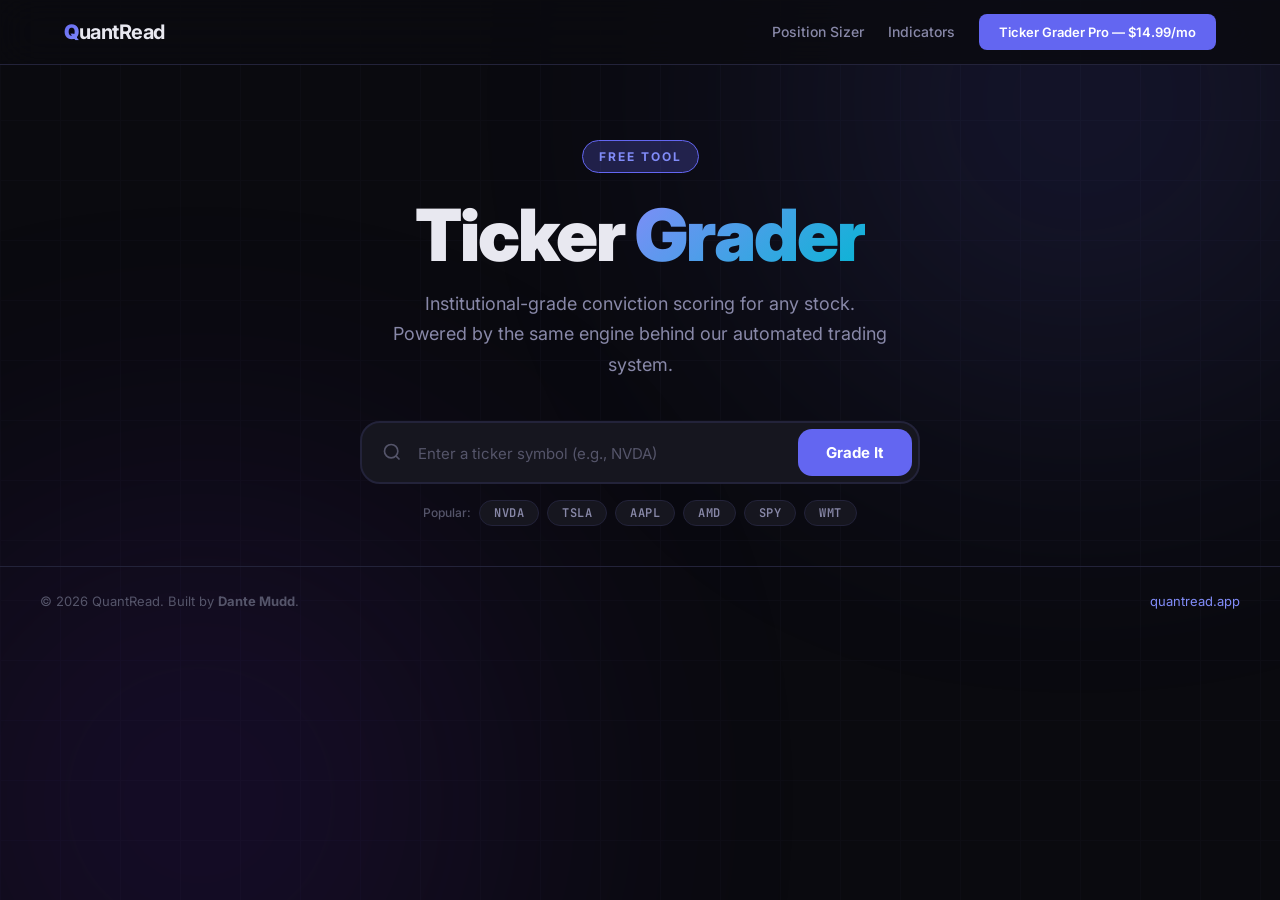
==== static/index.html @ a320a626 "feat: Stripe Pro subscriber verification via email — dynamic is_pro flag" ====
<!DOCTYPE html>
<html lang="en">
<head>
    <meta charset="UTF-8">
    <meta name="viewport" content="width=device-width, initial-scale=1.0">
    <title>QuantRead Ticker Grader — Free Stock Analysis Tool</title>
    <meta name="description" content="Grade any stock with an institutional-grade conviction score. 3 free grades daily — powered by the same engine behind an automated trading system. EMA Ribbon, RVOL, RSI, ATR analysis in seconds.">
    <link rel="preconnect" href="https://fonts.googleapis.com">
    <link href="https://fonts.googleapis.com/css2?family=Inter:wght@300;400;500;600;700;800;900&family=JetBrains+Mono:wght@400;500;600&display=swap" rel="stylesheet">
    <link rel="stylesheet" href="/static/style.css?v=2">
</head>
<body>
    <!-- Background Effects -->
    <div class="bg-grid"></div>
    <div class="bg-glow bg-glow-1"></div>
    <div class="bg-glow bg-glow-2"></div>

    <!-- Nav -->
    <nav class="nav" id="nav">
        <div class="nav-inner">
            <a href="https://quantread.app" class="nav-logo">
                <span class="logo-q">Q</span>uantRead
            </a>
            <div class="nav-links">
                <a href="https://quantread-position-sizer.onrender.com" class="nav-link">Position Sizer</a>
                <a href="https://quantread.app/indicators" class="nav-link">Indicators</a>
                <a href="https://quantread.app/indicators#ticker-grader-pro" class="nav-cta">Ticker Grader Pro — $14.99/mo</a>
            </div>
        </div>
    </nav>

    <!-- Hero -->
    <section class="hero">
        <div class="hero-badge">FREE TOOL</div>
        <h1 class="hero-title">
            Ticker <span class="gradient-text">Grader</span>
        </h1>
        <p class="hero-subtitle">
            Institutional-grade conviction scoring for any stock. <br>
            Powered by the same engine behind our automated trading system.
        </p>

        <!-- Search -->
        <div class="search-container" id="search-container">
            <div class="search-box">
                <div class="search-icon">
                    <svg width="20" height="20" viewBox="0 0 24 24" fill="none" stroke="currentColor" stroke-width="2">
                        <circle cx="11" cy="11" r="8"/><path d="m21 21-4.35-4.35"/>
                    </svg>
                </div>
                <input
                    type="text"
                    id="ticker-input"
                    class="search-input"
                    placeholder="Enter a ticker symbol (e.g., NVDA)"
                    maxlength="10"
                    autocomplete="off"
                    spellcheck="false"
                >
                <button id="grade-btn" class="search-btn" onclick="gradeIt()">
                    <span class="btn-text">Grade It</span>
                    <span class="btn-loader" id="btn-loader"></span>
                </button>
            </div>
            <div class="popular-tickers">
                <span class="popular-label">Popular:</span>
                <button class="ticker-chip" onclick="quickGrade('NVDA')">NVDA</button>
                <button class="ticker-chip" onclick="quickGrade('TSLA')">TSLA</button>
                <button class="ticker-chip" onclick="quickGrade('AAPL')">AAPL</button>
                <button class="ticker-chip" onclick="quickGrade('AMD')">AMD</button>
                <button class="ticker-chip" onclick="quickGrade('SPY')">SPY</button>
                <button class="ticker-chip" onclick="quickGrade('WMT')">WMT</button>
            </div>
        </div>
    </section>

    <!-- Error -->
    <div class="error-banner" id="error-banner">
        <span id="error-text"></span>
    </div>

    <!-- Results -->
    <section class="results-section" id="results" style="display:none;">
        <!-- Header Card -->
        <div class="result-header">
            <div class="result-header-left">
                <div class="ticker-badge" id="res-ticker">NVDA</div>
                <div class="company-info">
                    <h2 id="res-company">NVIDIA Corporation</h2>
                    <div class="company-meta">
                        <span id="res-sector">Technology</span>
                        <span class="meta-dot">·</span>
                        <span id="res-mcap">$3.2T</span>
                    </div>
                </div>
            </div>
            <div class="result-header-right">
                <div class="price-display">
                    <span class="price-value" id="res-price">$142.85</span>
                    <span class="price-change" id="res-change">+$2.15 (+1.53%)</span>
                </div>
            </div>
        </div>

        <!-- Grade Card -->
        <div class="grade-card">
            <div class="grade-ring-container">
                <svg class="grade-ring" viewBox="0 0 140 140">
                    <circle class="grade-ring-bg" cx="70" cy="70" r="62"/>
                    <circle class="grade-ring-fill" id="grade-ring-fill" cx="70" cy="70" r="62"
                        stroke-dasharray="389.56"
                        stroke-dashoffset="389.56"/>
                </svg>
                <div class="grade-inner">
                    <span class="grade-letter" id="res-grade">A</span>
                    <span class="grade-score" id="res-score">85</span>
                </div>
            </div>
            <div class="grade-details">
                <div class="grade-verdict" id="res-verdict">Strong Setup — High Conviction</div>
                <p class="grade-explain">
                    This score is calculated using the same 6-factor conviction model
                    that powers our automated trading system. It combines trend structure,
                    volume confirmation, momentum, and volatility analysis.
                </p>
            </div>
        </div>

        <!-- Usage Counter -->
        <div class="usage-counter ok" id="usage-counter">
            <span class="usage-dots">●●●</span> 3/3 free grades remaining today
        </div>

        <!-- Indicator Grid (Gated) -->
        <div class="indicators-gated">
            <!-- Blur Overlay + Upgrade CTA -->
            <div class="blur-upgrade-overlay" id="blur-overlay" style="display:none;">
                <div class="blur-upgrade-card">
                    <div class="blur-lock-icon">🔒</div>
                    <h3>Daily Limit Reached</h3>
                    <p>You've used all 3 free grades today. Upgrade to Pro for unlimited access to the full indicator breakdown.</p>
                    <a href="https://quantread.app/indicators#ticker-grader-pro" class="blur-upgrade-btn">
                        Unlock Unlimited Grades — $14.99/mo
                        <svg width="18" height="18" viewBox="0 0 24 24" fill="none" stroke="currentColor" stroke-width="2"><path d="M5 12h14M12 5l7 7-7 7"/></svg>
                    </a>
                    <span class="blur-upgrade-sub">Cancel anytime · Resets daily at midnight</span>

                    <!-- Pro Verification -->
                    <div class="verify-pro-section" id="verify-pro-section">
                        <button class="verify-pro-toggle" id="verify-pro-toggle" onclick="toggleVerifyForm()">Already a subscriber? Verify your email →</button>
                        <div class="verify-pro-form" id="verify-pro-form" style="display:none;">
                            <div class="verify-input-row">
                                <input type="email" id="verify-email-input" class="verify-email-input" placeholder="Enter your Stripe email" autocomplete="email">
                                <button class="verify-submit-btn" id="verify-submit-btn" onclick="verifyPro()">Verify</button>
                            </div>
                            <div class="verify-status" id="verify-status"></div>
                        </div>
                    </div>
                </div>
            </div>

        <div class="indicators-grid">
            <!-- EMA Ribbon -->
            <div class="indicator-card" id="ind-ribbon">
                <div class="ind-header">
                    <span class="ind-icon">📊</span>
                    <span class="ind-title">EMA Ribbon</span>
                    <span class="ind-badge" id="ind-ribbon-status">BULL</span>
                </div>
                <div class="ind-values">
                    <div class="ind-row"><span>EMA 8</span><span id="ind-ema8">—</span></div>
                    <div class="ind-row"><span>EMA 21</span><span id="ind-ema21">—</span></div>
                    <div class="ind-row"><span>EMA 34</span><span id="ind-ema34">—</span></div>
                    <div class="ind-row"><span>EMA 55</span><span id="ind-ema55">—</span></div>
                </div>
                <div class="ind-bar-container">
                    <div class="ind-bar" id="ind-ribbon-bar" style="width:0%"></div>
                </div>
            </div>

            <!-- RVOL -->
            <div class="indicator-card" id="ind-rvol">
                <div class="ind-header">
                    <span class="ind-icon">📈</span>
                    <span class="ind-title">Relative Volume</span>
                    <span class="ind-badge" id="ind-rvol-val">1.0x</span>
                </div>
                <div class="ind-values">
                    <div class="ind-row"><span>Current Vol</span><span id="ind-cvol">—</span></div>
                    <div class="ind-row"><span>Avg Vol (20d)</span><span id="ind-avol">—</span></div>
                </div>
                <div class="ind-bar-container">
                    <div class="ind-bar" id="ind-rvol-bar" style="width:0%"></div>
                </div>
            </div>

            <!-- RSI -->
            <div class="indicator-card" id="ind-rsi">
                <div class="ind-header">
                    <span class="ind-icon">⚡</span>
                    <span class="ind-title">RSI (14)</span>
                    <span class="ind-badge" id="ind-rsi-label">BULLISH</span>
                </div>
                <div class="ind-values">
                    <div class="ind-row"><span>RSI Value</span><span id="ind-rsi-val">—</span></div>
                    <div class="ind-row"><span>Zone</span><span id="ind-rsi-zone">—</span></div>
                </div>
                <div class="ind-bar-container">
                    <div class="ind-bar" id="ind-rsi-bar" style="width:0%"></div>
                </div>
            </div>

            <!-- ATR -->
            <div class="indicator-card" id="ind-atr">
                <div class="ind-header">
                    <span class="ind-icon">🎯</span>
                    <span class="ind-title">ATR Volatility</span>
                    <span class="ind-badge" id="ind-atr-pct">—</span>
                </div>
                <div class="ind-values">
                    <div class="ind-row"><span>ATR (14)</span><span id="ind-atr-val">—</span></div>
                    <div class="ind-row"><span>% of Price</span><span id="ind-atr-pctval">—</span></div>
                </div>
                <div class="ind-bar-container">
                    <div class="ind-bar" id="ind-atr-bar" style="width:0%"></div>
                </div>
            </div>

            <!-- Momentum -->
            <div class="indicator-card" id="ind-mom">
                <div class="ind-header">
                    <span class="ind-icon">🚀</span>
                    <span class="ind-title">Momentum (5d)</span>
                    <span class="ind-badge" id="ind-mom-pct">—</span>
                </div>
                <div class="ind-values">
                    <div class="ind-row"><span>5-Day Change</span><span id="ind-mom-val">—</span></div>
                </div>
                <div class="ind-bar-container">
                    <div class="ind-bar" id="ind-mom-bar" style="width:0%"></div>
                </div>
            </div>

            <!-- Trend -->
            <div class="indicator-card" id="ind-trend">
                <div class="ind-header">
                    <span class="ind-icon">📍</span>
                    <span class="ind-title">Trend (SMA 20)</span>
                    <span class="ind-badge" id="ind-trend-status">ABOVE</span>
                </div>
                <div class="ind-values">
                    <div class="ind-row"><span>SMA 20</span><span id="ind-sma20">—</span></div>
                    <div class="ind-row"><span>Price vs SMA</span><span id="ind-trend-diff">—</span></div>
                </div>
                <div class="ind-bar-container">
                    <div class="ind-bar" id="ind-trend-bar" style="width:0%"></div>
                </div>
            </div>
        </div>
        </div> <!-- /indicators-gated -->

        <!-- How To Read Your Grade -->
        <div class="interpret-section" id="interpret-section">
            <div class="interpret-header">
                <span class="interpret-icon">🧭</span>
                <h2 class="interpret-title">How To Read Your Grade</h2>
                <p class="interpret-subtitle">
                    This grade measures real-time structural quality — trend, volume, momentum, and volatility.
                    Here's what it means for your style of trading.
                </p>
            </div>
            <div class="interpret-grid">
                <!-- Day Trader -->
                <div class="interpret-card card-day">
                    <div class="interpret-card-badge day">DAY TRADER</div>
                    <h3 class="interpret-card-title">⚡ Built for you</h3>
                    <p class="interpret-card-text">
                        This grade is computed from the same intraday engine that powers our automated trading bot.
                        An <strong>"A"</strong> or <strong>"B"</strong> grade means the stock has the structural conditions
                        right now for a directional move — volume is confirming, trend is aligned, and the entry zone is active.
                    </p>
                    <div class="interpret-card-action">
                        <span class="action-label green">A / B Grade →</span> Actively look for entries
                    </div>
                    <div class="interpret-card-action">
                        <span class="action-label red">D / F Grade →</span> Stay away — something is broken
                    </div>
                </div>

                <!-- Scalper -->
                <div class="interpret-card card-scalper">
                    <div class="interpret-card-badge scalper">SCALPER</div>
                    <h3 class="interpret-card-title">🎯 Use it as a filter</h3>
                    <p class="interpret-card-text">
                        The grade tells you <em>which stocks to sit on</em>, not where to enter.
                        High-graded tickers have the ATR (range) and RVOL (liquidity) you need for clean fills
                        and meaningful price movement. Use it to build your morning watchlist, then execute on your own charts.
                    </p>
                    <div class="interpret-card-action">
                        <span class="action-label green">A / B Grade →</span> Add to scalp watchlist
                    </div>
                    <div class="interpret-card-action">
                        <span class="action-label red">D / F Grade →</span> No range, no volume — skip it
                    </div>
                </div>

                <!-- Swing Trader -->
                <div class="interpret-card card-swing">
                    <div class="interpret-card-badge swing">SWING TRADER</div>
                    <h3 class="interpret-card-title">📊 Use it as confirmation</h3>
                    <p class="interpret-card-text">
                        This grade is optimized for intraday conditions, not multi-day holds. But the EMA ribbon,
                        relative strength, and volume signals <em>are</em> relevant to your thesis. If you already have a
                        daily chart setup and the Ticker Grader also grades it highly on entry day — that's confluence.
                    </p>
                    <div class="interpret-card-action">
                        <span class="action-label green">A / B Grade →</span> Confirms your daily setup
                    </div>
                    <div class="interpret-card-action">
                        <span class="action-label yellow">C Grade →</span> Proceed with your own analysis
                    </div>
                </div>
            </div>
        </div>

        <!-- CTA -->
        <div class="cta-section">
            <div class="cta-divider"></div>
            <h2 class="cta-title">Want the <span class="gradient-text">exact entry & exit signals</span> on your own chart?</h2>
            <p class="cta-subtitle">
                This free grader shows you the conviction score. The full QuantRead Indicator Suite
                gives you the <strong>live EMA Ribbon, ATR Levels, Trigger Cloud, and Volume Profile</strong>
                directly on your TradingView charts — with full Pine Script source code.
            </p>
            <div class="cta-features">
                <div class="cta-feature">✅ Full Pine Script source code</div>
                <div class="cta-feature">✅ No monthly fees — one-time $49</div>
                <div class="cta-feature">✅ No black box — see every line of logic</div>
                <div class="cta-feature">✅ Lifetime updates included</div>
            </div>
            <a href="https://quantread.app/indicators#ticker-grader-pro" class="cta-button" id="cta-buy">
                Get the Full Indicator Suite — $49
                <svg width="20" height="20" viewBox="0 0 24 24" fill="none" stroke="currentColor" stroke-width="2">
                    <path d="M5 12h14M12 5l7 7-7 7"/>
                </svg>
            </a>
            <p class="cta-guarantee">30-day money-back guarantee. No questions asked.</p>
        </div>
    </section>

    <!-- Footer -->
    <footer class="footer">
        <div class="footer-inner">
            <span>© 2026 QuantRead. Built by <strong>Dante Mudd</strong>.</span>
            <a href="https://quantread.app">quantread.app</a>
        </div>
    </footer>

    <!-- Upgrade Modal -->
    <div class="upgrade-modal" id="upgrade-modal">
        <div class="upgrade-modal-card">
            <button class="upgrade-modal-close" onclick="closeUpgradeModal()">&times;</button>
            <div class="upgrade-modal-icon">⚡</div>
            <h2>Unlock Ticker Grader Pro</h2>
            <p class="upgrade-modal-text">
                Get unlimited conviction grades with the full 6-factor indicator breakdown.
                See exactly what's driving each stock's score.
            </p>
            <div class="upgrade-modal-features">
                <div class="upgrade-feat">✅ Unlimited daily grades</div>
                <div class="upgrade-feat">✅ Full EMA Ribbon, RVOL, RSI, ATR breakdown</div>
                <div class="upgrade-feat">✅ Trading style interpretation guide</div>
                <div class="upgrade-feat">✅ Priority API speed</div>
            </div>
            <a href="https://quantread.app/indicators#ticker-grader-pro" class="upgrade-modal-btn">
                Get Pro — $14.99/mo
            </a>
            <p class="upgrade-modal-guarantee">30-day money-back guarantee. Cancel anytime.</p>
        </div>
    </div>

    <script src="/static/app.js?v=2"></script>
</body>
</html>
---- static/style.css ----
/* ═══════════════════════════════════════════════════════════
   QuantRead Ticker Grader — Premium Design System
   ═══════════════════════════════════════════════════════════ */

:root {
    --bg-primary: #0a0a0f;
    --bg-secondary: #111118;
    --bg-card: #16161f;
    --bg-card-hover: #1c1c28;
    --border: #23233a;
    --border-glow: #3b3bff20;

    --text-primary: #e8e8f0;
    --text-secondary: #8888a8;
    --text-muted: #55556a;

    --accent: #6366f1;
    --accent-bright: #818cf8;
    --accent-glow: #6366f140;
    --green: #22c55e;
    --green-dim: #22c55e30;
    --red: #ef4444;
    --red-dim: #ef444430;
    --yellow: #eab308;
    --yellow-dim: #eab30830;
    --cyan: #06b6d4;

    --radius: 12px;
    --radius-lg: 20px;
    --radius-xl: 28px;

    --font: 'Inter', -apple-system, BlinkMacSystemFont, sans-serif;
    --mono: 'JetBrains Mono', monospace;
}

* { margin: 0; padding: 0; box-sizing: border-box; }

html {
    scroll-behavior: smooth;
}

body {
    background: var(--bg-primary);
    color: var(--text-primary);
    font-family: var(--font);
    line-height: 1.6;
    overflow-x: hidden;
    min-height: 100vh;
}

/* ─── Background Effects ─────────────────────────────────── */

.bg-grid {
    position: fixed;
    inset: 0;
    background-image:
        linear-gradient(var(--border) 1px, transparent 1px),
        linear-gradient(90deg, var(--border) 1px, transparent 1px);
    background-size: 60px 60px;
    opacity: 0.15;
    pointer-events: none;
    z-index: 0;
}

.bg-glow {
    position: fixed;
    width: 600px;
    height: 600px;
    border-radius: 50%;
    filter: blur(150px);
    opacity: 0.15;
    pointer-events: none;
    z-index: 0;
}
.bg-glow-1 {
    top: -200px;
    right: -100px;
    background: var(--accent);
}
.bg-glow-2 {
    bottom: -200px;
    left: -100px;
    background: #6d28d9;
}

/* ─── Nav ────────────────────────────────────────────────── */

.nav {
    position: fixed;
    top: 0;
    left: 0;
    right: 0;
    z-index: 100;
    background: rgba(10, 10, 15, 0.8);
    backdrop-filter: blur(20px);
    border-bottom: 1px solid var(--border);
}

.nav-inner {
    max-width: 1200px;
    margin: 0 auto;
    padding: 0 24px;
    height: 64px;
    display: flex;
    align-items: center;
    justify-content: space-between;
}

.nav-logo {
    font-size: 20px;
    font-weight: 700;
    color: var(--text-primary);
    text-decoration: none;
    letter-spacing: -0.5px;
}

.logo-q {
    background: linear-gradient(135deg, var(--accent), var(--accent-bright));
    -webkit-background-clip: text;
    -webkit-text-fill-color: transparent;
    font-weight: 900;
}

.nav-links {
    display: flex;
    align-items: center;
    gap: 24px;
}

.nav-link {
    color: var(--text-secondary);
    text-decoration: none;
    font-size: 14px;
    font-weight: 500;
    transition: color 0.2s;
}
.nav-link:hover { color: var(--text-primary); }

.nav-cta {
    background: var(--accent);
    color: white;
    padding: 8px 20px;
    border-radius: 8px;
    text-decoration: none;
    font-size: 13px;
    font-weight: 600;
    transition: all 0.2s;
}
.nav-cta:hover {
    background: var(--accent-bright);
    transform: translateY(-1px);
    box-shadow: 0 4px 20px var(--accent-glow);
}

/* ─── Hero ───────────────────────────────────────────────── */

.hero {
    position: relative;
    z-index: 1;
    max-width: 800px;
    margin: 0 auto;
    padding: 140px 24px 40px;
    text-align: center;
}

.hero-badge {
    display: inline-block;
    padding: 6px 16px;
    background: var(--accent-glow);
    color: var(--accent-bright);
    font-size: 12px;
    font-weight: 700;
    letter-spacing: 2px;
    border-radius: 100px;
    border: 1px solid var(--accent);
    margin-bottom: 24px;
}

.hero-title {
    font-size: clamp(40px, 7vw, 72px);
    font-weight: 900;
    line-height: 1.05;
    letter-spacing: -2px;
    margin-bottom: 16px;
}

.gradient-text {
    background: linear-gradient(135deg, var(--accent-bright), var(--cyan), var(--accent));
    -webkit-background-clip: text;
    -webkit-text-fill-color: transparent;
    background-size: 200% 200%;
    animation: shimmer 4s ease-in-out infinite;
}

@keyframes shimmer {
    0%, 100% { background-position: 0% 50%; }
    50% { background-position: 100% 50%; }
}

.hero-subtitle {
    font-size: 18px;
    color: var(--text-secondary);
    max-width: 560px;
    margin: 0 auto 40px;
    line-height: 1.7;
}

/* ─── Search ─────────────────────────────────────────────── */

.search-container {
    max-width: 560px;
    margin: 0 auto;
}

.search-box {
    display: flex;
    align-items: center;
    background: var(--bg-card);
    border: 2px solid var(--border);
    border-radius: var(--radius-lg);
    padding: 6px 6px 6px 20px;
    transition: all 0.3s;
}

.search-box:focus-within {
    border-color: var(--accent);
    box-shadow: 0 0 0 4px var(--accent-glow), 0 8px 40px rgba(0,0,0,0.4);
}

.search-icon {
    color: var(--text-muted);
    display: flex;
    flex-shrink: 0;
}

.search-input {
    flex: 1;
    background: none;
    border: none;
    outline: none;
    color: var(--text-primary);
    font-family: var(--mono);
    font-size: 18px;
    font-weight: 600;
    padding: 12px 16px;
    text-transform: uppercase;
    letter-spacing: 1px;
}

.search-input::placeholder {
    text-transform: none;
    font-family: var(--font);
    font-weight: 400;
    font-size: 15px;
    letter-spacing: 0;
    color: var(--text-muted);
}

.search-btn {
    background: var(--accent);
    color: white;
    border: none;
    padding: 14px 28px;
    border-radius: 14px;
    font-family: var(--font);
    font-size: 15px;
    font-weight: 700;
    cursor: pointer;
    transition: all 0.2s;
    display: flex;
    align-items: center;
    gap: 8px;
    flex-shrink: 0;
}

.search-btn:hover {
    background: var(--accent-bright);
    transform: translateY(-1px);
    box-shadow: 0 4px 20px var(--accent-glow);
}

.search-btn:disabled {
    opacity: 0.6;
    cursor: not-allowed;
    transform: none;
}

.btn-loader {
    display: none;
    width: 16px;
    height: 16px;
    border: 2px solid rgba(255,255,255,0.3);
    border-top-color: white;
    border-radius: 50%;
    animation: spin 0.6s linear infinite;
}

.search-btn.loading .btn-text { display: none; }
.search-btn.loading .btn-loader { display: block; }

@keyframes spin {
    to { transform: rotate(360deg); }
}

.popular-tickers {
    display: flex;
    align-items: center;
    justify-content: center;
    gap: 8px;
    margin-top: 16px;
    flex-wrap: wrap;
}

.popular-label {
    font-size: 12px;
    color: var(--text-muted);
    font-weight: 500;
}

.ticker-chip {
    background: var(--bg-card);
    color: var(--text-secondary);
    border: 1px solid var(--border);
    padding: 4px 14px;
    border-radius: 100px;
    font-family: var(--mono);
    font-size: 12px;
    font-weight: 600;
    cursor: pointer;
    transition: all 0.2s;
    letter-spacing: 0.5px;
}
.ticker-chip:hover {
    background: var(--bg-card-hover);
    border-color: var(--accent);
    color: var(--accent-bright);
}

/* ─── Error ──────────────────────────────────────────────── */

.error-banner {
    display: none;
    max-width: 560px;
    margin: 20px auto 0;
    padding: 12px 20px;
    background: var(--red-dim);
    border: 1px solid var(--red);
    border-radius: var(--radius);
    color: var(--red);
    font-size: 14px;
    text-align: center;
    position: relative;
    z-index: 1;
}

/* ─── Results ────────────────────────────────────────────── */

.results-section {
    position: relative;
    z-index: 1;
    max-width: 900px;
    margin: 40px auto 0;
    padding: 0 24px 80px;
    animation: fadeUp 0.6s ease-out;
}

@keyframes fadeUp {
    from { opacity: 0; transform: translateY(30px); }
    to { opacity: 1; transform: translateY(0); }
}

/* Result Header */
.result-header {
    display: flex;
    align-items: center;
    justify-content: space-between;
    background: var(--bg-card);
    border: 1px solid var(--border);
    border-radius: var(--radius-lg);
    padding: 24px 32px;
    margin-bottom: 24px;
    flex-wrap: wrap;
    gap: 16px;
}

.result-header-left {
    display: flex;
    align-items: center;
    gap: 16px;
}

.ticker-badge {
    background: linear-gradient(135deg, var(--accent), var(--accent-bright));
    color: white;
    font-family: var(--mono);
    font-size: 22px;
    font-weight: 800;
    padding: 10px 18px;
    border-radius: var(--radius);
    letter-spacing: 1px;
}

.company-info h2 {
    font-size: 18px;
    font-weight: 700;
    line-height: 1.3;
}

.company-meta {
    display: flex;
    align-items: center;
    gap: 8px;
    font-size: 13px;
    color: var(--text-secondary);
}

.meta-dot {
    color: var(--text-muted);
}

.price-display {
    text-align: right;
}

.price-value {
    display: block;
    font-family: var(--mono);
    font-size: 28px;
    font-weight: 700;
}

.price-change {
    font-family: var(--mono);
    font-size: 14px;
    font-weight: 600;
}

.price-change.positive { color: var(--green); }
.price-change.negative { color: var(--red); }

/* Grade Card */
.grade-card {
    display: flex;
    align-items: center;
    gap: 40px;
    background: var(--bg-card);
    border: 1px solid var(--border);
    border-radius: var(--radius-lg);
    padding: 40px;
    margin-bottom: 24px;
    flex-wrap: wrap;
    justify-content: center;
}

.grade-ring-container {
    position: relative;
    width: 140px;
    height: 140px;
    flex-shrink: 0;
}

.grade-ring {
    width: 100%;
    height: 100%;
    transform: rotate(-90deg);
}

.grade-ring-bg {
    fill: none;
    stroke: var(--border);
    stroke-width: 8;
}

.grade-ring-fill {
    fill: none;
    stroke: var(--accent);
    stroke-width: 8;
    stroke-linecap: round;
    transition: stroke-dashoffset 1.5s ease-out, stroke 0.5s;
}

.grade-inner {
    position: absolute;
    inset: 0;
    display: flex;
    flex-direction: column;
    align-items: center;
    justify-content: center;
}

.grade-letter {
    font-size: 48px;
    font-weight: 900;
    line-height: 1;
    background: linear-gradient(135deg, var(--accent-bright), var(--cyan));
    -webkit-background-clip: text;
    -webkit-text-fill-color: transparent;
}

.grade-score {
    font-family: var(--mono);
    font-size: 14px;
    color: var(--text-secondary);
    font-weight: 600;
}

.grade-details {
    flex: 1;
    min-width: 250px;
}

.grade-verdict {
    font-size: 22px;
    font-weight: 800;
    margin-bottom: 12px;
    letter-spacing: -0.5px;
}

.grade-explain {
    font-size: 14px;
    color: var(--text-secondary);
    line-height: 1.7;
}

/* Grade Colors */
.grade-a .grade-ring-fill { stroke: var(--green); }
.grade-a .grade-letter { -webkit-text-fill-color: var(--green); }
.grade-b .grade-ring-fill { stroke: #22d3ee; }
.grade-b .grade-letter { -webkit-text-fill-color: #22d3ee; }
.grade-c .grade-ring-fill { stroke: var(--yellow); }
.grade-c .grade-letter { -webkit-text-fill-color: var(--yellow); }
.grade-d .grade-ring-fill { stroke: #f97316; }
.grade-d .grade-letter { -webkit-text-fill-color: #f97316; }
.grade-f .grade-ring-fill { stroke: var(--red); }
.grade-f .grade-letter { -webkit-text-fill-color: var(--red); }

/* Indicator Grid */
.indicators-grid {
    display: grid;
    grid-template-columns: repeat(auto-fill, minmax(270px, 1fr));
    gap: 16px;
    margin-bottom: 40px;
}

.indicator-card {
    background: var(--bg-card);
    border: 1px solid var(--border);
    border-radius: var(--radius);
    padding: 20px;
    transition: all 0.3s;
}

.indicator-card:hover {
    border-color: var(--accent);
    background: var(--bg-card-hover);
    transform: translateY(-2px);
    box-shadow: 0 8px 30px rgba(0,0,0,0.3);
}

.ind-header {
    display: flex;
    align-items: center;
    gap: 8px;
    margin-bottom: 14px;
}

.ind-icon { font-size: 18px; }

.ind-title {
    font-size: 13px;
    font-weight: 600;
    color: var(--text-secondary);
    flex: 1;
    text-transform: uppercase;
    letter-spacing: 0.5px;
}

.ind-badge {
    padding: 3px 10px;
    border-radius: 6px;
    font-family: var(--mono);
    font-size: 11px;
    font-weight: 700;
    letter-spacing: 0.5px;
}

.ind-badge.bull { background: var(--green-dim); color: var(--green); }
.ind-badge.bear { background: var(--red-dim); color: var(--red); }
.ind-badge.neutral { background: var(--yellow-dim); color: var(--yellow); }
.ind-badge.hot { background: var(--green-dim); color: var(--green); }
.ind-badge.cold { background: var(--red-dim); color: var(--red); }

.ind-values {
    margin-bottom: 14px;
}

.ind-row {
    display: flex;
    justify-content: space-between;
    align-items: center;
    padding: 4px 0;
    font-size: 13px;
}

.ind-row span:first-child {
    color: var(--text-muted);
}

.ind-row span:last-child {
    font-family: var(--mono);
    font-weight: 600;
    color: var(--text-primary);
}

.ind-bar-container {
    background: var(--border);
    border-radius: 4px;
    height: 4px;
    overflow: hidden;
}

.ind-bar {
    height: 100%;
    border-radius: 4px;
    background: var(--accent);
    transition: width 1.2s ease-out;
}

.ind-bar.green { background: var(--green); }
.ind-bar.red { background: var(--red); }
.ind-bar.yellow { background: var(--yellow); }

/* ─── How To Read Your Grade ─────────────────────────────── */

.interpret-section {
    margin-bottom: 48px;
    animation: fadeUp 0.6s ease-out;
}

.interpret-header {
    text-align: center;
    margin-bottom: 32px;
}

.interpret-icon {
    font-size: 32px;
    display: block;
    margin-bottom: 12px;
}

.interpret-title {
    font-size: 24px;
    font-weight: 800;
    letter-spacing: -0.5px;
    margin-bottom: 10px;
}

.interpret-subtitle {
    font-size: 14px;
    color: var(--text-secondary);
    max-width: 520px;
    margin: 0 auto;
    line-height: 1.7;
}

.interpret-grid {
    display: grid;
    grid-template-columns: repeat(auto-fill, minmax(270px, 1fr));
    gap: 20px;
}

.interpret-card {
    background: rgba(22, 22, 31, 0.6);
    backdrop-filter: blur(20px);
    -webkit-backdrop-filter: blur(20px);
    border: 1px solid rgba(255, 255, 255, 0.06);
    border-radius: var(--radius-lg);
    padding: 28px;
    transition: all 0.4s ease;
    position: relative;
    overflow: hidden;
}

/* Colored top accent bar */
.interpret-card::before {
    content: '';
    position: absolute;
    top: 0;
    left: 0;
    right: 0;
    height: 3px;
    border-radius: var(--radius-lg) var(--radius-lg) 0 0;
}

.interpret-card.card-day::before {
    background: linear-gradient(90deg, var(--green), #4ade80);
}
.interpret-card.card-scalper::before {
    background: linear-gradient(90deg, var(--cyan), #67e8f9);
}
.interpret-card.card-swing::before {
    background: linear-gradient(90deg, var(--yellow), #fde047);
}

/* Hover glow per style */
.interpret-card.card-day:hover {
    border-color: rgba(34, 197, 94, 0.3);
    box-shadow: 0 8px 40px rgba(34, 197, 94, 0.1), inset 0 1px 0 rgba(34, 197, 94, 0.1);
    transform: translateY(-4px);
}
.interpret-card.card-scalper:hover {
    border-color: rgba(6, 182, 212, 0.3);
    box-shadow: 0 8px 40px rgba(6, 182, 212, 0.1), inset 0 1px 0 rgba(6, 182, 212, 0.1);
    transform: translateY(-4px);
}
.interpret-card.card-swing:hover {
    border-color: rgba(234, 179, 8, 0.3);
    box-shadow: 0 8px 40px rgba(234, 179, 8, 0.1), inset 0 1px 0 rgba(234, 179, 8, 0.1);
    transform: translateY(-4px);
}

.interpret-card-badge {
    display: inline-block;
    padding: 5px 14px;
    border-radius: 100px;
    font-family: var(--mono);
    font-size: 10px;
    font-weight: 700;
    letter-spacing: 1.5px;
    margin-bottom: 16px;
}

.interpret-card-badge.day {
    background: var(--green-dim);
    color: var(--green);
    border: 1px solid rgba(34, 197, 94, 0.2);
}
.interpret-card-badge.scalper {
    background: rgba(6, 182, 212, 0.12);
    color: var(--cyan);
    border: 1px solid rgba(6, 182, 212, 0.2);
}
.interpret-card-badge.swing {
    background: var(--yellow-dim);
    color: var(--yellow);
    border: 1px solid rgba(234, 179, 8, 0.2);
}

.interpret-card-title {
    font-size: 18px;
    font-weight: 700;
    margin-bottom: 12px;
}

.interpret-card-text {
    font-size: 13px;
    color: var(--text-secondary);
    line-height: 1.8;
    margin-bottom: 20px;
}

.interpret-card-action {
    font-size: 13px;
    color: var(--text-primary);
    padding: 8px 12px;
    display: flex;
    align-items: center;
    gap: 10px;
    background: rgba(255, 255, 255, 0.02);
    border-radius: 8px;
    margin-bottom: 6px;
    border: 1px solid rgba(255, 255, 255, 0.03);
}

.action-label {
    font-family: var(--mono);
    font-size: 11px;
    font-weight: 700;
    padding: 4px 10px;
    border-radius: 6px;
    flex-shrink: 0;
    white-space: nowrap;
}

.action-label.green {
    background: var(--green-dim);
    color: var(--green);
}
.action-label.red {
    background: var(--red-dim);
    color: var(--red);
}
.action-label.yellow {
    background: var(--yellow-dim);
    color: var(--yellow);
}

/* ─── CTA ────────────────────────────────────────────────── */

.cta-section {
    text-align: center;
    padding: 60px 20px;
}

.cta-divider {
    width: 80px;
    height: 2px;
    background: linear-gradient(90deg, transparent, var(--accent), transparent);
    margin: 0 auto 40px;
}

.cta-title {
    font-size: clamp(24px, 4vw, 36px);
    font-weight: 800;
    letter-spacing: -1px;
    margin-bottom: 16px;
    line-height: 1.2;
}

.cta-subtitle {
    font-size: 16px;
    color: var(--text-secondary);
    max-width: 560px;
    margin: 0 auto 32px;
    line-height: 1.7;
}

.cta-features {
    display: flex;
    flex-wrap: wrap;
    justify-content: center;
    gap: 12px 24px;
    margin-bottom: 32px;
}

.cta-feature {
    font-size: 14px;
    color: var(--text-primary);
    font-weight: 500;
}

.cta-button {
    display: inline-flex;
    align-items: center;
    gap: 10px;
    background: linear-gradient(135deg, var(--accent), var(--accent-bright));
    color: white;
    padding: 16px 40px;
    border-radius: var(--radius);
    text-decoration: none;
    font-size: 17px;
    font-weight: 700;
    transition: all 0.3s;
    box-shadow: 0 4px 20px var(--accent-glow);
}

.cta-button:hover {
    transform: translateY(-3px);
    box-shadow: 0 8px 40px var(--accent-glow);
}

.cta-guarantee {
    font-size: 13px;
    color: var(--text-muted);
    margin-top: 16px;
}

/* ─── Footer ─────────────────────────────────────────────── */

.footer {
    position: relative;
    z-index: 1;
    border-top: 1px solid var(--border);
    padding: 24px;
}

.footer-inner {
    max-width: 1200px;
    margin: 0 auto;
    display: flex;
    justify-content: space-between;
    align-items: center;
    font-size: 13px;
    color: var(--text-muted);
}

.footer a {
    color: var(--accent-bright);
    text-decoration: none;
}

/* ─── Responsive ─────────────────────────────────────────── */

/* ─── Freemium: Usage Counter ────────────────────────────── */

.usage-counter {
    text-align: center;
    padding: 10px 20px;
    font-size: 13px;
    font-weight: 500;
    color: var(--text-secondary);
    margin-bottom: 24px;
    border-radius: 100px;
    display: inline-flex;
    align-items: center;
    gap: 8px;
    margin-left: auto;
    margin-right: auto;
    width: fit-content;
    display: flex;
    justify-content: center;
}

.usage-counter.ok {
    background: rgba(34, 197, 94, 0.08);
    border: 1px solid rgba(34, 197, 94, 0.15);
    color: var(--green);
}

.usage-counter.low {
    background: rgba(234, 179, 8, 0.08);
    border: 1px solid rgba(234, 179, 8, 0.15);
    color: var(--yellow);
}

.usage-counter.depleted {
    background: rgba(239, 68, 68, 0.08);
    border: 1px solid rgba(239, 68, 68, 0.15);
    color: var(--red);
}

.usage-counter.pro {
    background: rgba(99, 102, 241, 0.08);
    border: 1px solid rgba(99, 102, 241, 0.15);
    color: var(--accent-bright);
}

.usage-dots {
    font-family: var(--mono);
    font-size: 12px;
    letter-spacing: 2px;
}

.usage-pro {
    background: linear-gradient(135deg, var(--accent), var(--accent-bright));
    color: white;
    padding: 2px 10px;
    border-radius: 100px;
    font-size: 10px;
    font-weight: 700;
    letter-spacing: 1px;
}

/* ─── Freemium: Gated Indicator Section ─────────────────── */

.indicators-gated {
    position: relative;
}

.indicators-grid.blurred,
.interpret-section.blurred {
    filter: blur(8px);
    pointer-events: none;
    user-select: none;
    opacity: 0.5;
    transition: filter 0.4s, opacity 0.4s;
}

.blur-upgrade-overlay {
    position: absolute;
    inset: 0;
    z-index: 10;
    display: flex;
    align-items: center;
    justify-content: center;
    background: rgba(10, 10, 15, 0.4);
    backdrop-filter: blur(4px);
    border-radius: var(--radius-lg);
}

.blur-upgrade-card {
    background: rgba(22, 22, 31, 0.95);
    backdrop-filter: blur(30px);
    border: 1px solid rgba(255, 255, 255, 0.1);
    border-radius: var(--radius-xl);
    padding: 48px 40px;
    text-align: center;
    max-width: 440px;
    box-shadow: 0 20px 60px rgba(0, 0, 0, 0.5);
}

.blur-lock-icon {
    font-size: 40px;
    margin-bottom: 16px;
}

.blur-upgrade-card h3 {
    font-size: 22px;
    font-weight: 800;
    margin-bottom: 10px;
}

.blur-upgrade-card p {
    font-size: 14px;
    color: var(--text-secondary);
    line-height: 1.7;
    margin-bottom: 24px;
}

.blur-upgrade-btn {
    display: inline-flex;
    align-items: center;
    gap: 8px;
    background: linear-gradient(135deg, var(--accent), var(--accent-bright));
    color: white;
    padding: 14px 32px;
    border-radius: var(--radius);
    text-decoration: none;
    font-size: 15px;
    font-weight: 700;
    transition: all 0.3s;
    box-shadow: 0 4px 20px var(--accent-glow);
}

.blur-upgrade-btn:hover {
    transform: translateY(-2px);
    box-shadow: 0 8px 40px var(--accent-glow);
}

.blur-upgrade-sub {
    display: block;
    margin-top: 12px;
    font-size: 12px;
    color: var(--text-muted);
}

/* ─── Pro Verification (Paywall) ────────────────────────── */

.verify-pro-section {
    margin-top: 20px;
    padding-top: 16px;
    border-top: 1px solid rgba(255, 255, 255, 0.06);
}

.verify-pro-toggle {
    background: none;
    border: none;
    color: var(--text-muted);
    font-size: 12px;
    cursor: pointer;
    transition: color 0.2s;
    text-decoration: underline;
    text-underline-offset: 3px;
}

.verify-pro-toggle:hover {
    color: var(--accent-bright);
}

.verify-input-row {
    display: flex;
    gap: 8px;
    margin-top: 8px;
}

.verify-email-input {
    flex: 1;
    background: rgba(255, 255, 255, 0.05);
    border: 1px solid rgba(255, 255, 255, 0.1);
    border-radius: 8px;
    padding: 10px 14px;
    color: var(--text-primary);
    font-size: 13px;
    font-family: var(--sans);
    outline: none;
    transition: border-color 0.2s;
}

.verify-email-input:focus {
    border-color: var(--accent);
}

.verify-email-input::placeholder {
    color: var(--text-muted);
}

.verify-submit-btn {
    background: linear-gradient(135deg, var(--accent), var(--accent-bright));
    color: white;
    border: none;
    padding: 10px 20px;
    border-radius: 8px;
    font-size: 13px;
    font-weight: 600;
    cursor: pointer;
    transition: all 0.2s;
    white-space: nowrap;
}

.verify-submit-btn:hover {
    transform: translateY(-1px);
    box-shadow: 0 4px 15px var(--accent-glow);
}

.verify-submit-btn:disabled {
    opacity: 0.6;
    cursor: not-allowed;
    transform: none;
}

.verify-status {
    font-size: 12px;
    margin-top: 8px;
    min-height: 18px;
}

.verify-status.success {
    color: var(--green);
}

.verify-status.error {
    color: var(--red);
}

/* ─── Freemium: Upgrade Modal ───────────────────────────── */

.upgrade-modal {
    display: none;
    position: fixed;
    inset: 0;
    z-index: 1000;
    background: rgba(0, 0, 0, 0.7);
    backdrop-filter: blur(8px);
    align-items: center;
    justify-content: center;
}

.upgrade-modal.active {
    display: flex;
}

.upgrade-modal-card {
    background: var(--bg-secondary);
    border: 1px solid var(--border);
    border-radius: var(--radius-xl);
    padding: 48px;
    max-width: 480px;
    width: 90%;
    text-align: center;
    position: relative;
    animation: fadeUp 0.3s ease-out;
    box-shadow: 0 20px 60px rgba(0, 0, 0, 0.5);
}

.upgrade-modal-close {
    position: absolute;
    top: 16px;
    right: 20px;
    background: none;
    border: none;
    color: var(--text-muted);
    font-size: 28px;
    cursor: pointer;
    transition: color 0.2s;
}
.upgrade-modal-close:hover { color: var(--text-primary); }

.upgrade-modal-icon {
    font-size: 48px;
    margin-bottom: 16px;
}

.upgrade-modal-card h2 {
    font-size: 26px;
    font-weight: 800;
    margin-bottom: 12px;
    letter-spacing: -0.5px;
}

.upgrade-modal-text {
    font-size: 15px;
    color: var(--text-secondary);
    line-height: 1.7;
    margin-bottom: 28px;
}

.upgrade-modal-features {
    text-align: left;
    margin-bottom: 28px;
}

.upgrade-feat {
    padding: 8px 0;
    font-size: 14px;
    color: var(--text-primary);
    font-weight: 500;
}

.upgrade-modal-btn {
    display: inline-block;
    background: linear-gradient(135deg, var(--accent), var(--accent-bright));
    color: white;
    padding: 16px 40px;
    border-radius: var(--radius);
    text-decoration: none;
    font-size: 17px;
    font-weight: 700;
    transition: all 0.3s;
    box-shadow: 0 4px 20px var(--accent-glow);
}

.upgrade-modal-btn:hover {
    transform: translateY(-3px);
    box-shadow: 0 8px 40px var(--accent-glow);
}

.upgrade-modal-guarantee {
    font-size: 13px;
    color: var(--text-muted);
    margin-top: 16px;
}

/* ─── Responsive ─────────────────────────────────────────── */

@media (max-width: 640px) {
    .result-header {
        flex-direction: column;
        text-align: center;
    }
    .result-header-left {
        flex-direction: column;
    }
    .price-display {
        text-align: center;
    }
    .grade-card {
        flex-direction: column;
        text-align: center;
    }
    .indicators-grid {
        grid-template-columns: 1fr;
    }
    .interpret-grid {
        grid-template-columns: 1fr;
    }
    .nav-link { display: none; }
    .footer-inner {
        flex-direction: column;
        gap: 8px;
        text-align: center;
    }
    .blur-upgrade-card {
        padding: 32px 24px;
    }
    .upgrade-modal-card {
        padding: 32px 24px;
    }
}
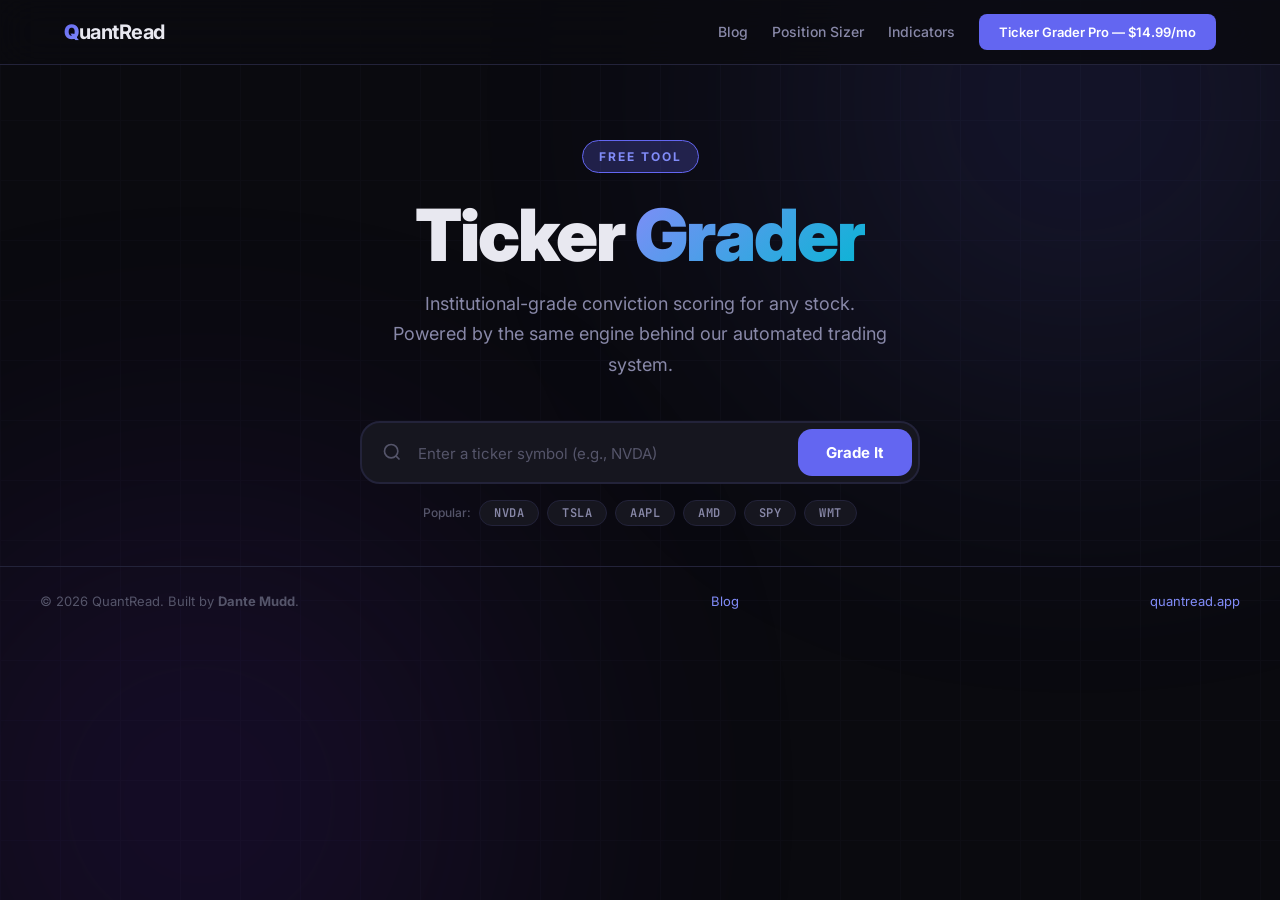
==== commit 63d69243: "feat: add quantread blog article" ====
--- a/static/index.html
+++ b/static/index.html
@@ -7,7 +7,7 @@
     <meta name="description" content="Grade any stock with an institutional-grade conviction score. 3 free grades daily — powered by the same engine behind an automated trading system. EMA Ribbon, RVOL, RSI, ATR analysis in seconds.">
     <link rel="preconnect" href="https://fonts.googleapis.com">
     <link href="https://fonts.googleapis.com/css2?family=Inter:wght@300;400;500;600;700;800;900&family=JetBrains+Mono:wght@400;500;600&display=swap" rel="stylesheet">
-    <link rel="stylesheet" href="/static/style.css?v=2">
+    <link rel="stylesheet" href="/static/style.css?v=3">
 </head>
 <body>
     <!-- Background Effects -->
@@ -22,6 +22,7 @@
                 <span class="logo-q">Q</span>uantRead
             </a>
             <div class="nav-links">
+                <a href="/blog" class="nav-link">Blog</a>
                 <a href="https://quantread-position-sizer.onrender.com" class="nav-link">Position Sizer</a>
                 <a href="https://quantread.app/indicators" class="nav-link">Indicators</a>
                 <a href="https://quantread.app/indicators#ticker-grader-pro" class="nav-cta">Ticker Grader Pro — $14.99/mo</a>
@@ -119,10 +120,19 @@
             <div class="grade-details">
                 <div class="grade-verdict" id="res-verdict">Strong Setup — High Conviction</div>
                 <p class="grade-explain">
-                    This score is calculated using the same 6-factor conviction model
-                    that powers our automated trading system. It combines trend structure,
-                    volume confirmation, momentum, and volatility analysis.
+                    This score is calculated using the same conviction model
+                    that powers our automated trading system and Pine Script indicators. It combines relative strength,
+                    EMA ribbon structure, volume confirmation, Ichimoku baseline, and ATR cloud analysis.
                 </p>
+                <div id="grade-data-source" style="display:none; margin-top:8px;">
+                    <span id="data-source-badge" class="" style="font-size:11px; padding:3px 8px; border-radius:6px; font-weight:600;"></span>
+                </div>
+                <div id="rsi-penalty-banner" style="display:none; margin-top:10px; padding:8px 12px; background:rgba(239,68,68,0.12); border:1px solid rgba(239,68,68,0.3); border-radius:8px; font-size:12px; color:#f87171;">
+                    ⚠️ <strong>RSI Overbought (&gt;75)</strong> — Score halved (0.50x penalty). The live system would also block this entry.
+                </div>
+                <div id="time-qualifier" style="display:none; margin-top:10px; padding:8px 12px; background:rgba(156,163,175,0.08); border:1px solid rgba(156,163,175,0.2); border-radius:8px; font-size:11px; color:#9ca3af; line-height:1.5;">
+                    <strong>⏱ Timing Note:</strong> This tool grades structural quality using available market data. The QuantRead Pine Script indicator provides real-time candle-by-candle timing on your TradingView chart and may show a different conviction grade based on live price action. For execution-level precision, always confirm with the Pine Script.
+                </div>
             </div>
         </div>
 
@@ -160,6 +170,22 @@
             </div>
 
         <div class="indicators-grid">
+            <!-- RS vs SPY (highest weighted factor — matches trading agent) -->
+            <div class="indicator-card" id="ind-rs">
+                <div class="ind-header">
+                    <span class="ind-icon">💪</span>
+                    <span class="ind-title">RS vs SPY</span>
+                    <span class="ind-badge" id="ind-rs-label">NEUTRAL</span>
+                </div>
+                <div class="ind-values">
+                    <div class="ind-row"><span>20-Day Ratio</span><span id="ind-rs-val">—</span></div>
+                    <div class="ind-row"><span>Strength</span><span id="ind-rs-strength">—</span></div>
+                </div>
+                <div class="ind-bar-container">
+                    <div class="ind-bar" id="ind-rs-bar" style="width:0%"></div>
+                </div>
+            </div>
+
             <!-- EMA Ribbon -->
             <div class="indicator-card" id="ind-ribbon">
                 <div class="ind-header">
@@ -171,7 +197,7 @@
                     <div class="ind-row"><span>EMA 8</span><span id="ind-ema8">—</span></div>
                     <div class="ind-row"><span>EMA 21</span><span id="ind-ema21">—</span></div>
                     <div class="ind-row"><span>EMA 34</span><span id="ind-ema34">—</span></div>
-                    <div class="ind-row"><span>EMA 55</span><span id="ind-ema55">—</span></div>
+                    <div class="ind-row"><span>Data Source</span><span id="ind-ribbon-src">—</span></div>
                 </div>
                 <div class="ind-bar-container">
                     <div class="ind-bar" id="ind-ribbon-bar" style="width:0%"></div>
@@ -214,7 +240,7 @@
             <div class="indicator-card" id="ind-atr">
                 <div class="ind-header">
                     <span class="ind-icon">🎯</span>
-                    <span class="ind-title">ATR Volatility</span>
+                    <span class="ind-title">ATR Expansion</span>
                     <span class="ind-badge" id="ind-atr-pct">—</span>
                 </div>
                 <div class="ind-values">
@@ -226,34 +252,31 @@
                 </div>
             </div>
 
-            <!-- Momentum -->
-            <div class="indicator-card" id="ind-mom">
-                <div class="ind-header">
-                    <span class="ind-icon">🚀</span>
-                    <span class="ind-title">Momentum (5d)</span>
-                    <span class="ind-badge" id="ind-mom-pct">—</span>
-                </div>
-                <div class="ind-values">
-                    <div class="ind-row"><span>5-Day Change</span><span id="ind-mom-val">—</span></div>
-                </div>
-                <div class="ind-bar-container">
-                    <div class="ind-bar" id="ind-mom-bar" style="width:0%"></div>
-                </div>
-            </div>
-
-            <!-- Trend -->
-            <div class="indicator-card" id="ind-trend">
-                <div class="ind-header">
-                    <span class="ind-icon">📍</span>
-                    <span class="ind-title">Trend (SMA 20)</span>
-                    <span class="ind-badge" id="ind-trend-status">ABOVE</span>
-                </div>
-                <div class="ind-values">
-                    <div class="ind-row"><span>SMA 20</span><span id="ind-sma20">—</span></div>
-                    <div class="ind-row"><span>Price vs SMA</span><span id="ind-trend-diff">—</span></div>
-                </div>
-                <div class="ind-bar-container">
-                    <div class="ind-bar" id="ind-trend-bar" style="width:0%"></div>
+            <!-- Ichimoku -->
+            <div class="indicator-card" id="ind-ichi">
+                <div class="ind-header">
+                    <span class="ind-icon">🏔️</span>
+                    <span class="ind-title">Ichimoku Baseline</span>
+                    <span class="ind-badge" id="ind-ichi-status">—</span>
+                </div>
+                <div class="ind-values">
+                    <div class="ind-row"><span>Kijun-sen</span><span id="ind-ichi-val">—</span></div>
+                </div>
+                <div class="ind-bar-container">
+                    <div class="ind-bar" id="ind-ichi-bar" style="width:0%"></div>
+                </div>
+            </div>
+
+            <!-- Cloud -->
+            <div class="indicator-card" id="ind-cloud">
+                <div class="ind-header">
+                    <span class="ind-icon">☁️</span>
+                    <span class="ind-title">ATR Cloud</span>
+                    <span class="ind-badge" id="ind-cloud-status">—</span>
+                </div>
+                <div class="ind-values">
+                    <div class="ind-row"><span>Cloud Range</span><span id="ind-cloud-range">—</span></div>
+                    <div class="ind-row"><span>Daily Open</span><span id="ind-cloud-open">—</span></div>
                 </div>
             </div>
         </div>
@@ -334,17 +357,17 @@
             </p>
             <div class="cta-features">
                 <div class="cta-feature">✅ Full Pine Script source code</div>
-                <div class="cta-feature">✅ No monthly fees — one-time $49</div>
+                <div class="cta-feature">✅ Included with the Pro Bundle — $49/mo</div>
                 <div class="cta-feature">✅ No black box — see every line of logic</div>
-                <div class="cta-feature">✅ Lifetime updates included</div>
-            </div>
-            <a href="https://quantread.app/indicators#ticker-grader-pro" class="cta-button" id="cta-buy">
-                Get the Full Indicator Suite — $49
+                <div class="cta-feature">✅ Plus real-time alerts & premarket intel</div>
+            </div>
+            <a href="https://im.page/quantread" class="cta-button" id="cta-buy" target="_blank" rel="noopener noreferrer">
+                Get the Pro Bundle — $49/mo
                 <svg width="20" height="20" viewBox="0 0 24 24" fill="none" stroke="currentColor" stroke-width="2">
                     <path d="M5 12h14M12 5l7 7-7 7"/>
                 </svg>
             </a>
-            <p class="cta-guarantee">30-day money-back guarantee. No questions asked.</p>
+            <p class="cta-guarantee">Cancel anytime. No contracts. No hidden fees.</p>
         </div>
     </section>
 
@@ -352,6 +375,7 @@
     <footer class="footer">
         <div class="footer-inner">
             <span>© 2026 QuantRead. Built by <strong>Dante Mudd</strong>.</span>
+            <a href="/blog">Blog</a>
             <a href="https://quantread.app">quantread.app</a>
         </div>
     </footer>
@@ -363,7 +387,7 @@
             <div class="upgrade-modal-icon">⚡</div>
             <h2>Unlock Ticker Grader Pro</h2>
             <p class="upgrade-modal-text">
-                Get unlimited conviction grades with the full 6-factor indicator breakdown.
+                Get unlimited conviction grades with the full 7-factor indicator breakdown.
                 See exactly what's driving each stock's score.
             </p>
             <div class="upgrade-modal-features">
@@ -379,6 +403,6 @@
         </div>
     </div>
 
-    <script src="/static/app.js?v=2"></script>
+    <script src="/static/app.js?v=3"></script>
 </body>
 </html>
--- a/static/style.css
+++ b/static/style.css
@@ -33,7 +33,11 @@
     --mono: 'JetBrains Mono', monospace;
 }
 
-* { margin: 0; padding: 0; box-sizing: border-box; }
+* {
+    margin: 0;
+    padding: 0;
+    box-sizing: border-box;
+}
 
 html {
     scroll-behavior: smooth;
@@ -72,11 +76,13 @@
     pointer-events: none;
     z-index: 0;
 }
+
 .bg-glow-1 {
     top: -200px;
     right: -100px;
     background: var(--accent);
 }
+
 .bg-glow-2 {
     bottom: -200px;
     left: -100px;
@@ -134,7 +140,10 @@
     font-weight: 500;
     transition: color 0.2s;
 }
-.nav-link:hover { color: var(--text-primary); }
+
+.nav-link:hover {
+    color: var(--text-primary);
+}
 
 .nav-cta {
     background: var(--accent);
@@ -146,6 +155,7 @@
     font-weight: 600;
     transition: all 0.2s;
 }
+
 .nav-cta:hover {
     background: var(--accent-bright);
     transform: translateY(-1px);
@@ -193,8 +203,15 @@
 }
 
 @keyframes shimmer {
-    0%, 100% { background-position: 0% 50%; }
-    50% { background-position: 100% 50%; }
+
+    0%,
+    100% {
+        background-position: 0% 50%;
+    }
+
+    50% {
+        background-position: 100% 50%;
+    }
 }
 
 .hero-subtitle {
@@ -224,7 +241,7 @@
 
 .search-box:focus-within {
     border-color: var(--accent);
-    box-shadow: 0 0 0 4px var(--accent-glow), 0 8px 40px rgba(0,0,0,0.4);
+    box-shadow: 0 0 0 4px var(--accent-glow), 0 8px 40px rgba(0, 0, 0, 0.4);
 }
 
 .search-icon {
@@ -289,17 +306,24 @@
     display: none;
     width: 16px;
     height: 16px;
-    border: 2px solid rgba(255,255,255,0.3);
+    border: 2px solid rgba(255, 255, 255, 0.3);
     border-top-color: white;
     border-radius: 50%;
     animation: spin 0.6s linear infinite;
 }
 
-.search-btn.loading .btn-text { display: none; }
-.search-btn.loading .btn-loader { display: block; }
+.search-btn.loading .btn-text {
+    display: none;
+}
+
+.search-btn.loading .btn-loader {
+    display: block;
+}
 
 @keyframes spin {
-    to { transform: rotate(360deg); }
+    to {
+        transform: rotate(360deg);
+    }
 }
 
 .popular-tickers {
@@ -330,6 +354,7 @@
     transition: all 0.2s;
     letter-spacing: 0.5px;
 }
+
 .ticker-chip:hover {
     background: var(--bg-card-hover);
     border-color: var(--accent);
@@ -365,8 +390,15 @@
 }
 
 @keyframes fadeUp {
-    from { opacity: 0; transform: translateY(30px); }
-    to { opacity: 1; transform: translateY(0); }
+    from {
+        opacity: 0;
+        transform: translateY(30px);
+    }
+
+    to {
+        opacity: 1;
+        transform: translateY(0);
+    }
 }
 
 /* Result Header */
@@ -435,8 +467,13 @@
     font-weight: 600;
 }
 
-.price-change.positive { color: var(--green); }
-.price-change.negative { color: var(--red); }
+.price-change.positive {
+    color: var(--green);
+}
+
+.price-change.negative {
+    color: var(--red);
+}
 
 /* Grade Card */
 .grade-card {
@@ -523,16 +560,45 @@
 }
 
 /* Grade Colors */
-.grade-a .grade-ring-fill { stroke: var(--green); }
-.grade-a .grade-letter { -webkit-text-fill-color: var(--green); }
-.grade-b .grade-ring-fill { stroke: #22d3ee; }
-.grade-b .grade-letter { -webkit-text-fill-color: #22d3ee; }
-.grade-c .grade-ring-fill { stroke: var(--yellow); }
-.grade-c .grade-letter { -webkit-text-fill-color: var(--yellow); }
-.grade-d .grade-ring-fill { stroke: #f97316; }
-.grade-d .grade-letter { -webkit-text-fill-color: #f97316; }
-.grade-f .grade-ring-fill { stroke: var(--red); }
-.grade-f .grade-letter { -webkit-text-fill-color: var(--red); }
+.grade-a .grade-ring-fill {
+    stroke: var(--green);
+}
+
+.grade-a .grade-letter {
+    -webkit-text-fill-color: var(--green);
+}
+
+.grade-b .grade-ring-fill {
+    stroke: #22d3ee;
+}
+
+.grade-b .grade-letter {
+    -webkit-text-fill-color: #22d3ee;
+}
+
+.grade-c .grade-ring-fill {
+    stroke: var(--yellow);
+}
+
+.grade-c .grade-letter {
+    -webkit-text-fill-color: var(--yellow);
+}
+
+.grade-d .grade-ring-fill {
+    stroke: #f97316;
+}
+
+.grade-d .grade-letter {
+    -webkit-text-fill-color: #f97316;
+}
+
+.grade-f .grade-ring-fill {
+    stroke: var(--red);
+}
+
+.grade-f .grade-letter {
+    -webkit-text-fill-color: var(--red);
+}
 
 /* Indicator Grid */
 .indicators-grid {
@@ -554,7 +620,7 @@
     border-color: var(--accent);
     background: var(--bg-card-hover);
     transform: translateY(-2px);
-    box-shadow: 0 8px 30px rgba(0,0,0,0.3);
+    box-shadow: 0 8px 30px rgba(0, 0, 0, 0.3);
 }
 
 .ind-header {
@@ -564,7 +630,9 @@
     margin-bottom: 14px;
 }
 
-.ind-icon { font-size: 18px; }
+.ind-icon {
+    font-size: 18px;
+}
 
 .ind-title {
     font-size: 13px;
@@ -584,11 +652,30 @@
     letter-spacing: 0.5px;
 }
 
-.ind-badge.bull { background: var(--green-dim); color: var(--green); }
-.ind-badge.bear { background: var(--red-dim); color: var(--red); }
-.ind-badge.neutral { background: var(--yellow-dim); color: var(--yellow); }
-.ind-badge.hot { background: var(--green-dim); color: var(--green); }
-.ind-badge.cold { background: var(--red-dim); color: var(--red); }
+.ind-badge.bull {
+    background: var(--green-dim);
+    color: var(--green);
+}
+
+.ind-badge.bear {
+    background: var(--red-dim);
+    color: var(--red);
+}
+
+.ind-badge.neutral {
+    background: var(--yellow-dim);
+    color: var(--yellow);
+}
+
+.ind-badge.hot {
+    background: var(--green-dim);
+    color: var(--green);
+}
+
+.ind-badge.cold {
+    background: var(--red-dim);
+    color: var(--red);
+}
 
 .ind-values {
     margin-bottom: 14px;
@@ -626,9 +713,17 @@
     transition: width 1.2s ease-out;
 }
 
-.ind-bar.green { background: var(--green); }
-.ind-bar.red { background: var(--red); }
-.ind-bar.yellow { background: var(--yellow); }
+.ind-bar.green {
+    background: var(--green);
+}
+
+.ind-bar.red {
+    background: var(--red);
+}
+
+.ind-bar.yellow {
+    background: var(--yellow);
+}
 
 /* ─── How To Read Your Grade ─────────────────────────────── */
 
@@ -695,9 +790,11 @@
 .interpret-card.card-day::before {
     background: linear-gradient(90deg, var(--green), #4ade80);
 }
+
 .interpret-card.card-scalper::before {
     background: linear-gradient(90deg, var(--cyan), #67e8f9);
 }
+
 .interpret-card.card-swing::before {
     background: linear-gradient(90deg, var(--yellow), #fde047);
 }
@@ -708,11 +805,13 @@
     box-shadow: 0 8px 40px rgba(34, 197, 94, 0.1), inset 0 1px 0 rgba(34, 197, 94, 0.1);
     transform: translateY(-4px);
 }
+
 .interpret-card.card-scalper:hover {
     border-color: rgba(6, 182, 212, 0.3);
     box-shadow: 0 8px 40px rgba(6, 182, 212, 0.1), inset 0 1px 0 rgba(6, 182, 212, 0.1);
     transform: translateY(-4px);
 }
+
 .interpret-card.card-swing:hover {
     border-color: rgba(234, 179, 8, 0.3);
     box-shadow: 0 8px 40px rgba(234, 179, 8, 0.1), inset 0 1px 0 rgba(234, 179, 8, 0.1);
@@ -735,11 +834,13 @@
     color: var(--green);
     border: 1px solid rgba(34, 197, 94, 0.2);
 }
+
 .interpret-card-badge.scalper {
     background: rgba(6, 182, 212, 0.12);
     color: var(--cyan);
     border: 1px solid rgba(6, 182, 212, 0.2);
 }
+
 .interpret-card-badge.swing {
     background: var(--yellow-dim);
     color: var(--yellow);
@@ -786,10 +887,12 @@
     background: var(--green-dim);
     color: var(--green);
 }
+
 .action-label.red {
     background: var(--red-dim);
     color: var(--red);
 }
+
 .action-label.yellow {
     background: var(--yellow-dim);
     color: var(--yellow);
@@ -1163,7 +1266,10 @@
     cursor: pointer;
     transition: color 0.2s;
 }
-.upgrade-modal-close:hover { color: var(--text-primary); }
+
+.upgrade-modal-close:hover {
+    color: var(--text-primary);
+}
 
 .upgrade-modal-icon {
     font-size: 48px;
@@ -1227,32 +1333,43 @@
         flex-direction: column;
         text-align: center;
     }
+
     .result-header-left {
         flex-direction: column;
     }
+
     .price-display {
         text-align: center;
     }
+
     .grade-card {
         flex-direction: column;
         text-align: center;
     }
+
     .indicators-grid {
         grid-template-columns: 1fr;
     }
+
     .interpret-grid {
         grid-template-columns: 1fr;
     }
-    .nav-link { display: none; }
+
+    .nav-link {
+        display: none;
+    }
+
     .footer-inner {
         flex-direction: column;
         gap: 8px;
         text-align: center;
     }
+
     .blur-upgrade-card {
         padding: 32px 24px;
     }
+
     .upgrade-modal-card {
         padding: 32px 24px;
     }
-}
+}
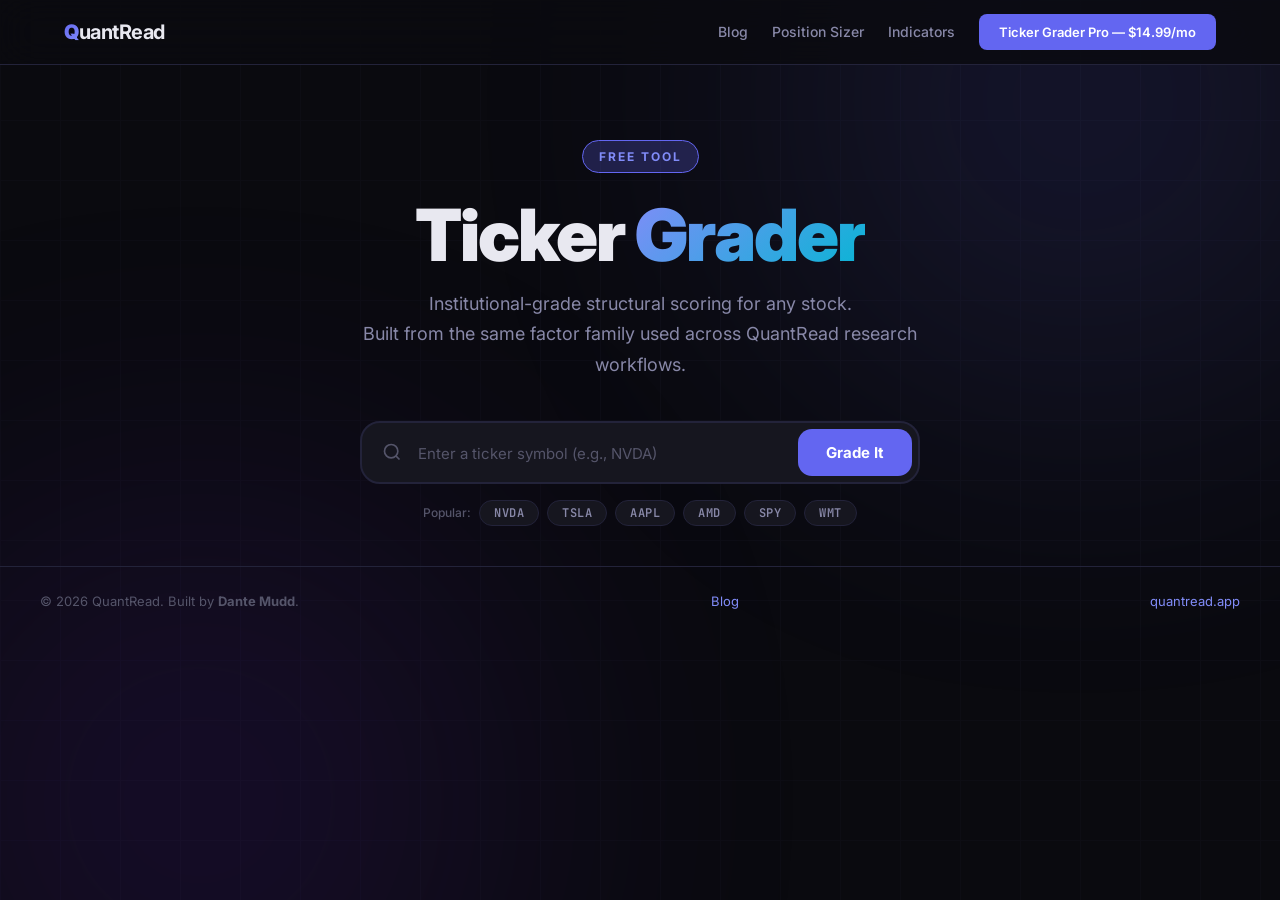
==== commit 0c2c2e6c: "fix: align structural grader receipts" ====
--- a/static/index.html
+++ b/static/index.html
@@ -4,7 +4,7 @@
     <meta charset="UTF-8">
     <meta name="viewport" content="width=device-width, initial-scale=1.0">
     <title>QuantRead Ticker Grader — Free Stock Analysis Tool</title>
-    <meta name="description" content="Grade any stock with an institutional-grade conviction score. 3 free grades daily — powered by the same engine behind an automated trading system. EMA Ribbon, RVOL, RSI, ATR analysis in seconds.">
+    <meta name="description" content="Grade any stock with an institutional-grade structural score. 3 free grades daily using the same factor family as QuantRead research workflows. EMA Ribbon, RVOL, RSI, ATR analysis in seconds.">
     <link rel="preconnect" href="https://fonts.googleapis.com">
     <link href="https://fonts.googleapis.com/css2?family=Inter:wght@300;400;500;600;700;800;900&family=JetBrains+Mono:wght@400;500;600&display=swap" rel="stylesheet">
     <link rel="stylesheet" href="/static/style.css?v=3">
@@ -37,8 +37,8 @@
             Ticker <span class="gradient-text">Grader</span>
         </h1>
         <p class="hero-subtitle">
-            Institutional-grade conviction scoring for any stock. <br>
-            Powered by the same engine behind our automated trading system.
+            Institutional-grade structural scoring for any stock. <br>
+            Built from the same factor family used across QuantRead research workflows.
         </p>
 
         <!-- Search -->
@@ -120,15 +120,15 @@
             <div class="grade-details">
                 <div class="grade-verdict" id="res-verdict">Strong Setup — High Conviction</div>
                 <p class="grade-explain">
-                    This score is calculated using the same conviction model
-                    that powers our automated trading system and Pine Script indicators. It combines relative strength,
+                    This score is calculated from a structural factor-family model
+                    used across QuantRead research and chart workflows. It combines relative strength,
                     EMA ribbon structure, volume confirmation, Ichimoku baseline, and ATR cloud analysis.
                 </p>
                 <div id="grade-data-source" style="display:none; margin-top:8px;">
                     <span id="data-source-badge" class="" style="font-size:11px; padding:3px 8px; border-radius:6px; font-weight:600;"></span>
                 </div>
                 <div id="rsi-penalty-banner" style="display:none; margin-top:10px; padding:8px 12px; background:rgba(239,68,68,0.12); border:1px solid rgba(239,68,68,0.3); border-radius:8px; font-size:12px; color:#f87171;">
-                    ⚠️ <strong>RSI Overbought (&gt;75)</strong> — Score halved (0.50x penalty). The live system would also block this entry.
+                    ⚠️ <strong>RSI Overbought (&gt;75)</strong> — This structural score applies a 0.50x penalty.
                 </div>
                 <div id="time-qualifier" style="display:none; margin-top:10px; padding:8px 12px; background:rgba(156,163,175,0.08); border:1px solid rgba(156,163,175,0.2); border-radius:8px; font-size:11px; color:#9ca3af; line-height:1.5;">
                     <strong>⏱ Timing Note:</strong> This tool grades structural quality using available market data. The QuantRead Pine Script indicator provides real-time candle-by-candle timing on your TradingView chart and may show a different conviction grade based on live price action. For execution-level precision, always confirm with the Pine Script.
@@ -213,7 +213,7 @@
                 </div>
                 <div class="ind-values">
                     <div class="ind-row"><span>Current Vol</span><span id="ind-cvol">—</span></div>
-                    <div class="ind-row"><span>Avg Vol (20d)</span><span id="ind-avol">—</span></div>
+                    <div class="ind-row"><span id="ind-avol-label">Avg Vol (20d)</span><span id="ind-avol">—</span></div>
                 </div>
                 <div class="ind-bar-container">
                     <div class="ind-bar" id="ind-rvol-bar" style="width:0%"></div>
@@ -298,7 +298,7 @@
                     <div class="interpret-card-badge day">DAY TRADER</div>
                     <h3 class="interpret-card-title">⚡ Built for you</h3>
                     <p class="interpret-card-text">
-                        This grade is computed from the same intraday engine that powers our automated trading bot.
+                        This grade is computed from the same structural factor family used across QuantRead analysis tools.
                         An <strong>"A"</strong> or <strong>"B"</strong> grade means the stock has the structural conditions
                         right now for a directional move — volume is confirming, trend is aligned, and the entry zone is active.
                     </p>
